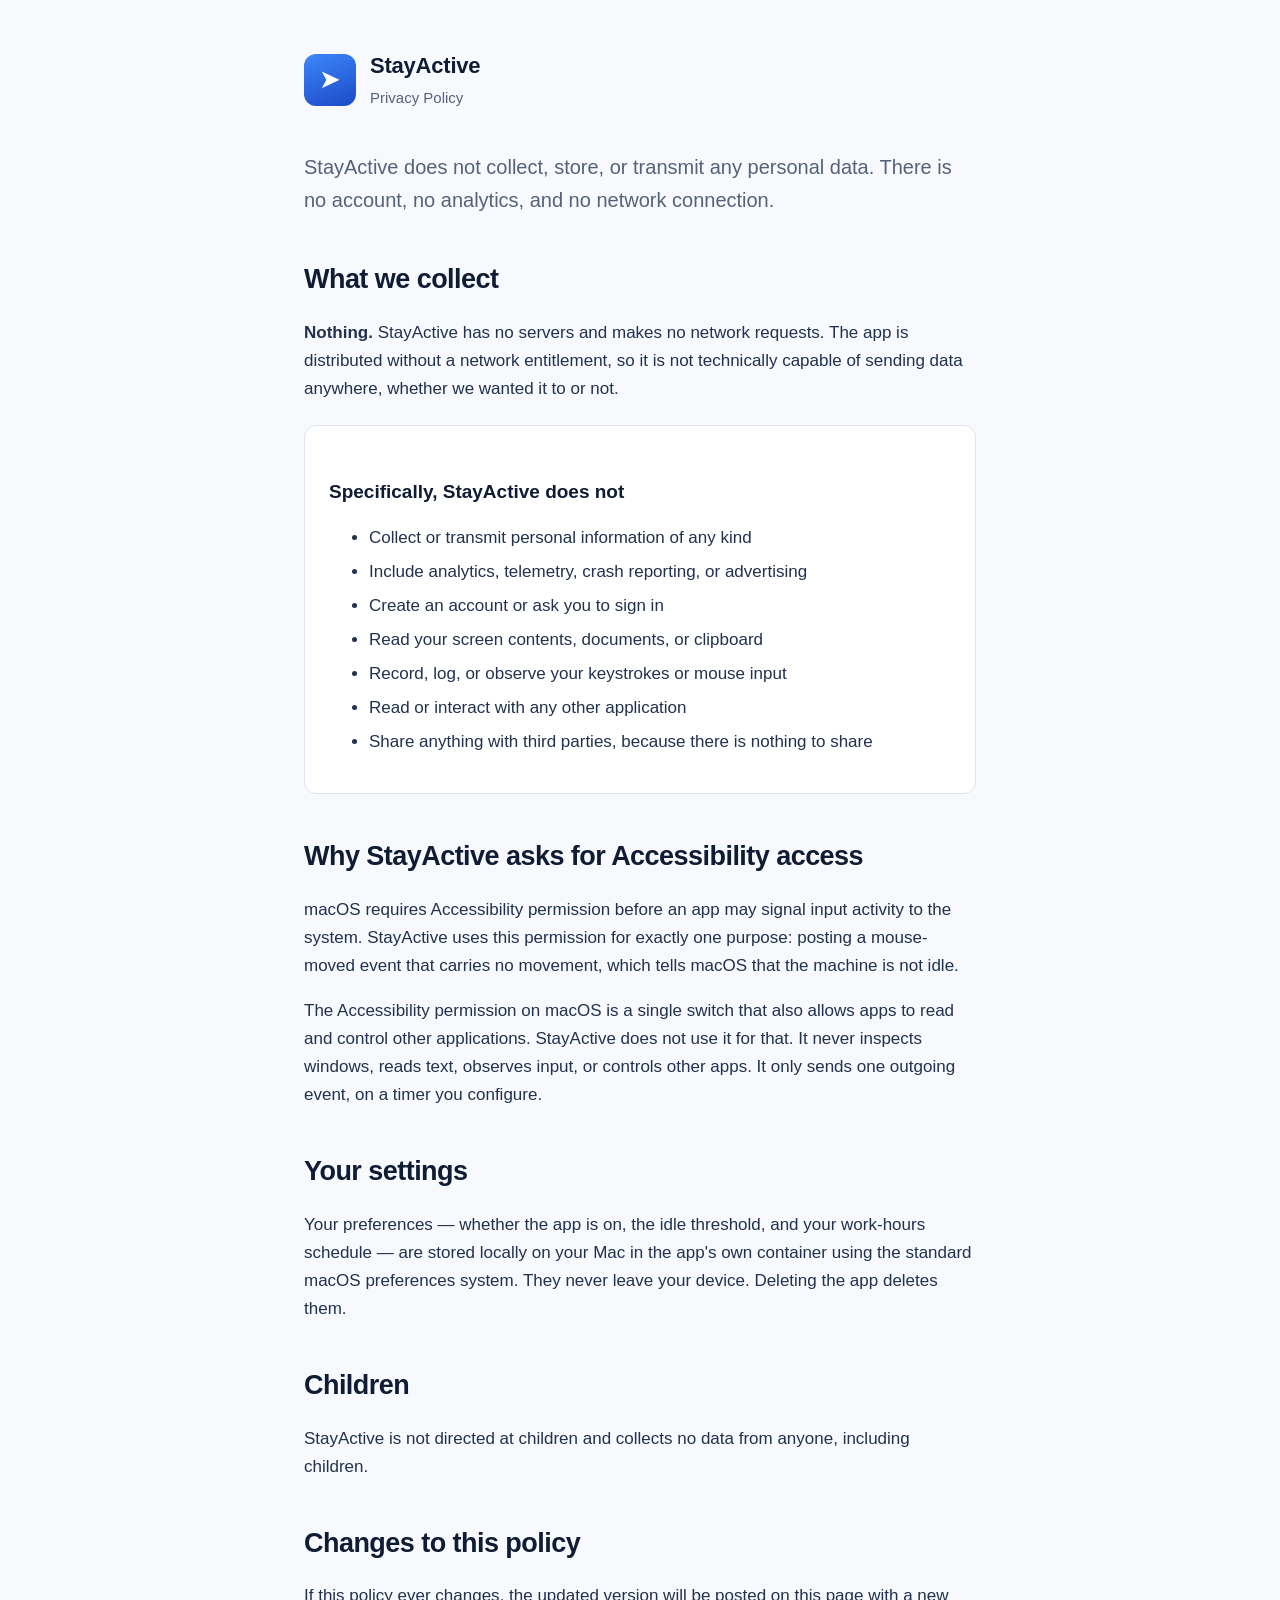
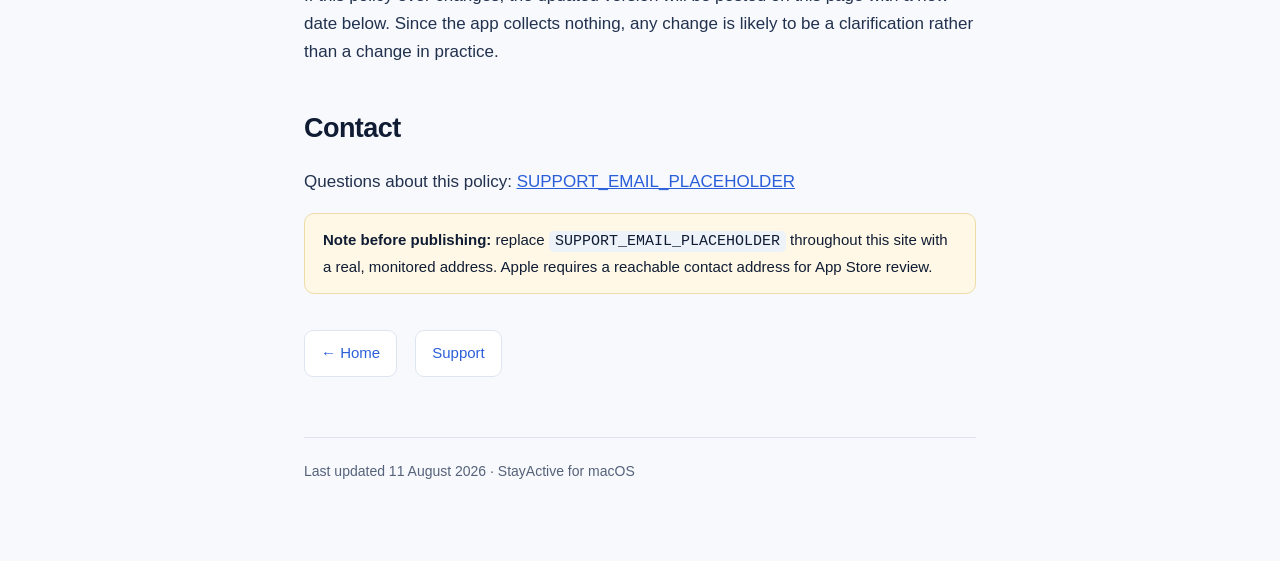
==== privacy.html @ b4b771d2 "Add StayActive landing, support, and privacy pages Static site for GitHub Pages. Support and privacy" ====
<!DOCTYPE html>
<html lang="en">
<head>
<meta charset="utf-8">
<meta name="viewport" content="width=device-width, initial-scale=1">
<title>Privacy Policy — StayActive</title>
<link rel="stylesheet" href="style.css">
</head>
<body>
<div class="wrap">

<header class="site">
	<div class="mark">➤</div>
	<div>
		<h1>StayActive</h1>
		<p>Privacy Policy</p>
	</div>
</header>

<p class="lede">StayActive does not collect, store, or transmit any personal data. There is no account, no analytics, and no network connection.</p>

<h2>What we collect</h2>
<p><strong>Nothing.</strong> StayActive has no servers and makes no network requests. The app is distributed without a network entitlement, so it is not technically capable of sending data anywhere, whether we wanted it to or not.</p>

<div class="card">
	<h3>Specifically, StayActive does not</h3>
	<ul>
		<li>Collect or transmit personal information of any kind</li>
		<li>Include analytics, telemetry, crash reporting, or advertising</li>
		<li>Create an account or ask you to sign in</li>
		<li>Read your screen contents, documents, or clipboard</li>
		<li>Record, log, or observe your keystrokes or mouse input</li>
		<li>Read or interact with any other application</li>
		<li>Share anything with third parties, because there is nothing to share</li>
	</ul>
</div>

<h2>Why StayActive asks for Accessibility access</h2>
<p>macOS requires Accessibility permission before an app may signal input activity to the system. StayActive uses this permission for exactly one purpose: posting a mouse-moved event that carries no movement, which tells macOS that the machine is not idle.</p>
<p>The Accessibility permission on macOS is a single switch that also allows apps to read and control other applications. StayActive does not use it for that. It never inspects windows, reads text, observes input, or controls other apps. It only sends one outgoing event, on a timer you configure.</p>

<h2>Your settings</h2>
<p>Your preferences — whether the app is on, the idle threshold, and your work-hours schedule — are stored locally on your Mac in the app's own container using the standard macOS preferences system. They never leave your device. Deleting the app deletes them.</p>

<h2>Children</h2>
<p>StayActive is not directed at children and collects no data from anyone, including children.</p>

<h2>Changes to this policy</h2>
<p>If this policy ever changes, the updated version will be posted on this page with a new date below. Since the app collects nothing, any change is likely to be a clarification rather than a change in practice.</p>

<h2>Contact</h2>
<p>Questions about this policy: <a href="mailto:SUPPORT_EMAIL_PLACEHOLDER">SUPPORT_EMAIL_PLACEHOLDER</a></p>

<div class="note"><strong>Note before publishing:</strong> replace <code>SUPPORT_EMAIL_PLACEHOLDER</code> throughout this site with a real, monitored address. Apple requires a reachable contact address for App Store review.</div>

<nav class="links">
	<a href="index.html">← Home</a>
	<a href="support.html">Support</a>
</nav>

<footer>
	Last updated 11 August 2026 · StayActive for macOS
</footer>

</div>
</body>
</html>
---- style.css ----
:root {
	--ink: #0f1c33;
	--muted: #55627a;
	--accent: #2b5fd9;
	--line: #dfe5f0;
	--bg: #f7f9fd;
}

* { box-sizing: border-box; }

body {
	margin: 0;
	font: 17px/1.65 -apple-system, BlinkMacSystemFont, "Segoe UI", Roboto, Helvetica, Arial, sans-serif;
	color: var(--ink);
	background: var(--bg);
	-webkit-font-smoothing: antialiased;
}

.wrap {
	max-width: 720px;
	margin: 0 auto;
	padding: 48px 24px 80px;
}

header.site {
	display: flex;
	align-items: center;
	gap: 14px;
	margin-bottom: 40px;
}

header.site .mark {
	width: 52px;
	height: 52px;
	border-radius: 12px;
	background: linear-gradient(160deg, #3d87fa, #1c4ac7);
	display: grid;
	place-items: center;
	color: #fff;
	font-size: 26px;
}

header.site h1 { font-size: 22px; margin: 0; letter-spacing: -0.01em; }
header.site p { margin: 2px 0 0; color: var(--muted); font-size: 15px; }

h2 { font-size: 27px; letter-spacing: -0.02em; margin: 40px 0 12px; }
h3 { font-size: 19px; margin: 30px 0 8px; }
p, li { color: #22314d; }
a { color: var(--accent); }

.lede { font-size: 20px; color: var(--muted); }

nav.links { margin: 36px 0 0; display: flex; gap: 18px; flex-wrap: wrap; }
nav.links a {
	text-decoration: none;
	border: 1px solid var(--line);
	background: #fff;
	padding: 10px 16px;
	border-radius: 9px;
	font-size: 15px;
}
nav.links a:hover { border-color: var(--accent); }

.card {
	background: #fff;
	border: 1px solid var(--line);
	border-radius: 12px;
	padding: 20px 24px;
	margin: 22px 0;
}

.note {
	background: #fff8e6;
	border: 1px solid #f0dca6;
	border-radius: 10px;
	padding: 14px 18px;
	font-size: 15px;
}

footer {
	margin-top: 60px;
	padding-top: 22px;
	border-top: 1px solid var(--line);
	color: var(--muted);
	font-size: 14px;
}

ol li, ul li { margin: 6px 0; }
code { background: #eef2f9; padding: 2px 6px; border-radius: 5px; font-size: 15px; }
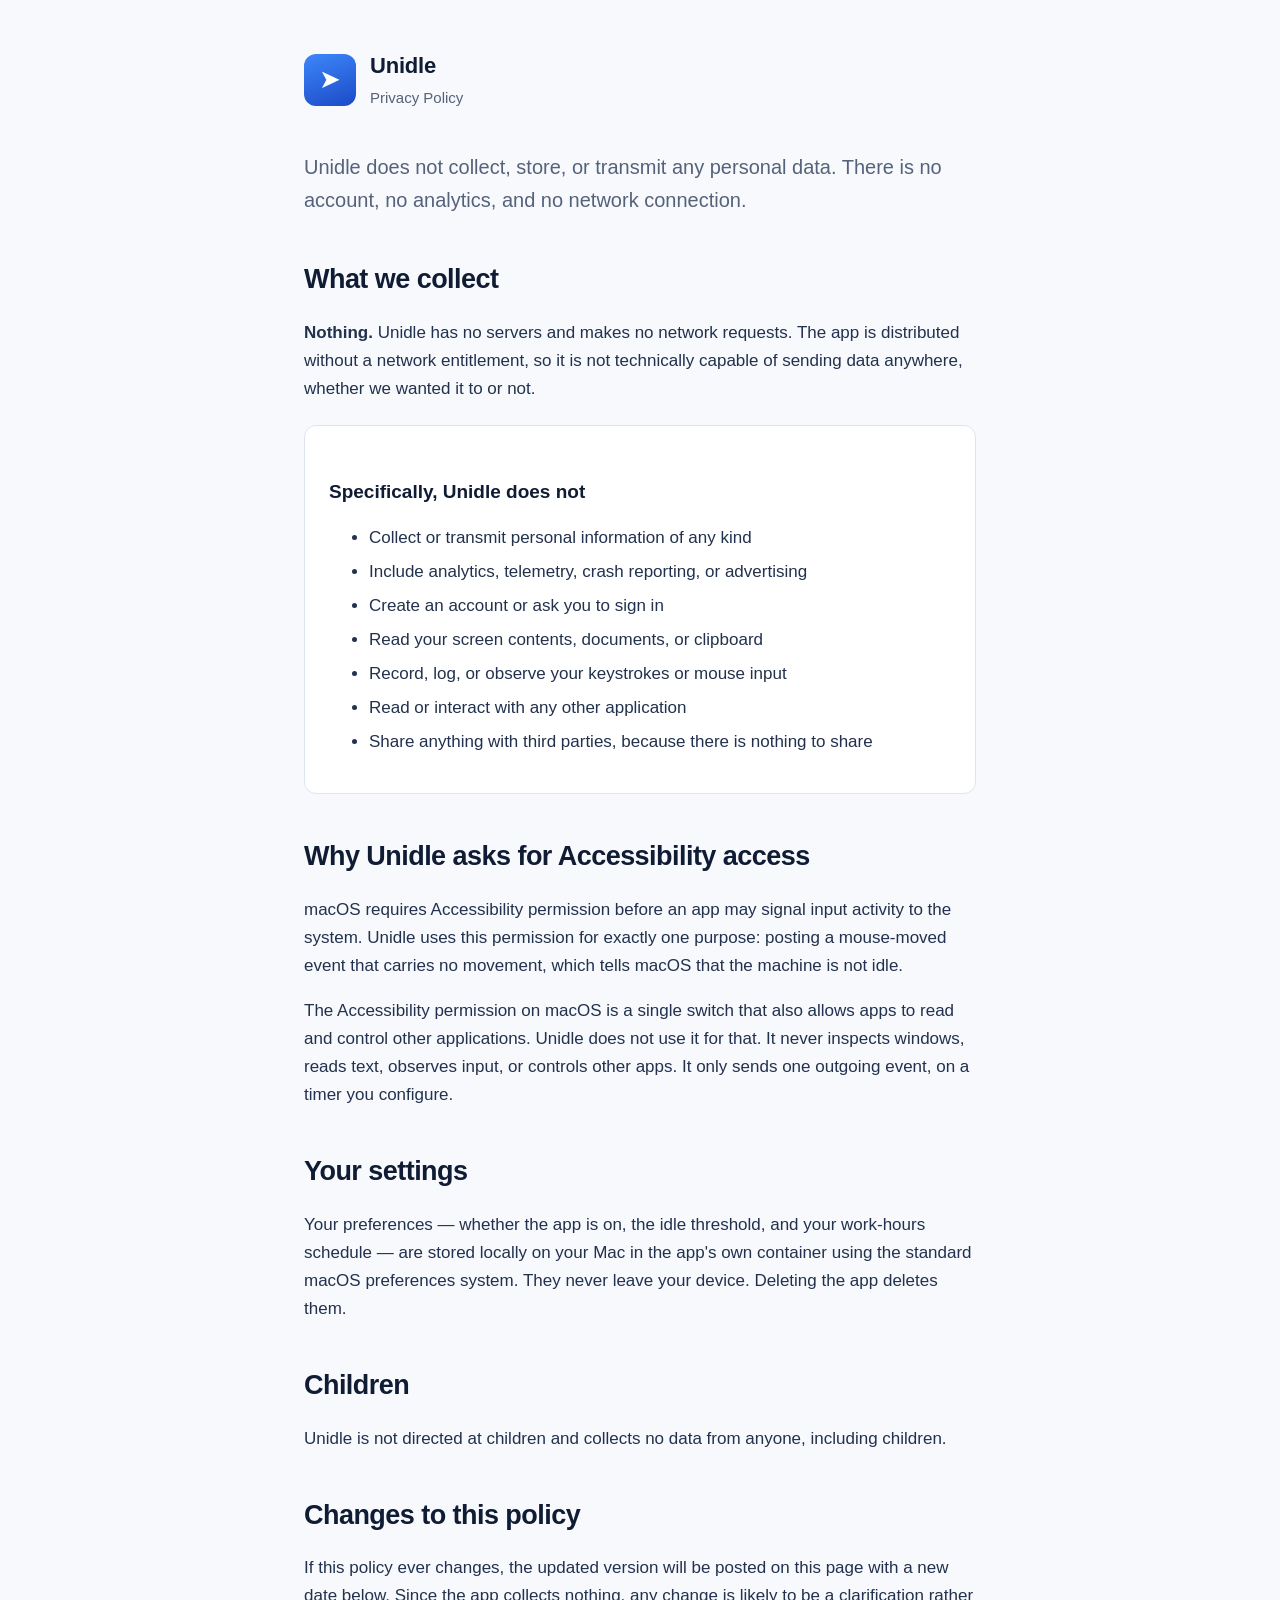
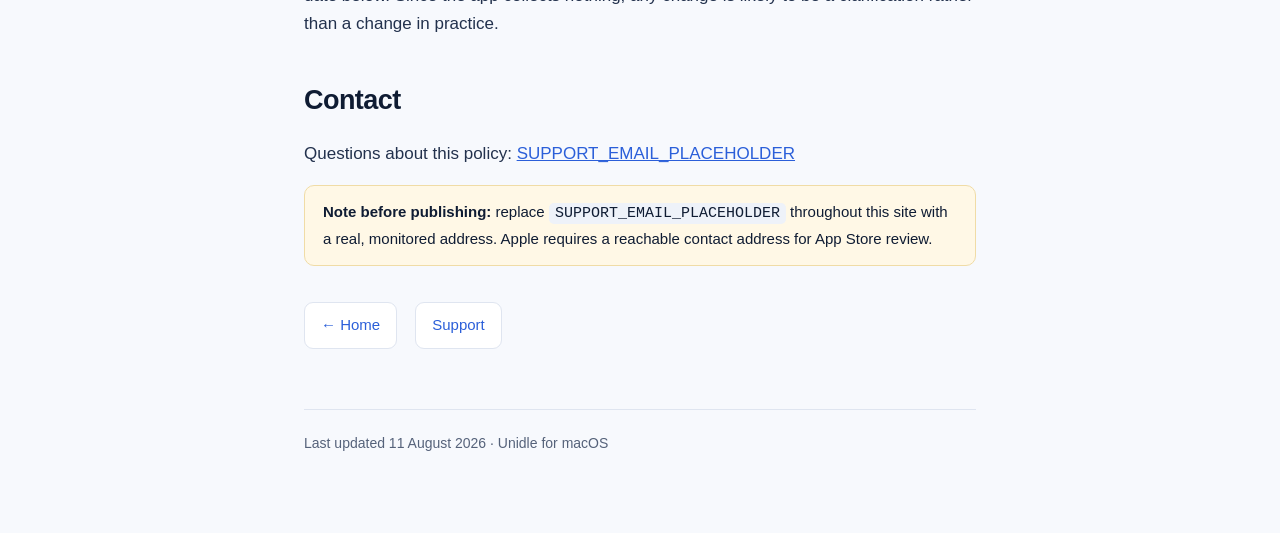
==== commit 58dd6dfe: "Rename StayActive to Unidle The App Store name StayActive was already taken." ====
--- a/privacy.html
+++ b/privacy.html
@@ -3,7 +3,7 @@
 <head>
 <meta charset="utf-8">
 <meta name="viewport" content="width=device-width, initial-scale=1">
-<title>Privacy Policy — StayActive</title>
+<title>Privacy Policy — Unidle</title>
 <link rel="stylesheet" href="style.css">
 </head>
 <body>
@@ -12,18 +12,18 @@
 <header class="site">
 	<div class="mark">➤</div>
 	<div>
-		<h1>StayActive</h1>
+		<h1>Unidle</h1>
 		<p>Privacy Policy</p>
 	</div>
 </header>
 
-<p class="lede">StayActive does not collect, store, or transmit any personal data. There is no account, no analytics, and no network connection.</p>
+<p class="lede">Unidle does not collect, store, or transmit any personal data. There is no account, no analytics, and no network connection.</p>
 
 <h2>What we collect</h2>
-<p><strong>Nothing.</strong> StayActive has no servers and makes no network requests. The app is distributed without a network entitlement, so it is not technically capable of sending data anywhere, whether we wanted it to or not.</p>
+<p><strong>Nothing.</strong> Unidle has no servers and makes no network requests. The app is distributed without a network entitlement, so it is not technically capable of sending data anywhere, whether we wanted it to or not.</p>
 
 <div class="card">
-	<h3>Specifically, StayActive does not</h3>
+	<h3>Specifically, Unidle does not</h3>
 	<ul>
 		<li>Collect or transmit personal information of any kind</li>
 		<li>Include analytics, telemetry, crash reporting, or advertising</li>
@@ -35,15 +35,15 @@
 	</ul>
 </div>
 
-<h2>Why StayActive asks for Accessibility access</h2>
-<p>macOS requires Accessibility permission before an app may signal input activity to the system. StayActive uses this permission for exactly one purpose: posting a mouse-moved event that carries no movement, which tells macOS that the machine is not idle.</p>
-<p>The Accessibility permission on macOS is a single switch that also allows apps to read and control other applications. StayActive does not use it for that. It never inspects windows, reads text, observes input, or controls other apps. It only sends one outgoing event, on a timer you configure.</p>
+<h2>Why Unidle asks for Accessibility access</h2>
+<p>macOS requires Accessibility permission before an app may signal input activity to the system. Unidle uses this permission for exactly one purpose: posting a mouse-moved event that carries no movement, which tells macOS that the machine is not idle.</p>
+<p>The Accessibility permission on macOS is a single switch that also allows apps to read and control other applications. Unidle does not use it for that. It never inspects windows, reads text, observes input, or controls other apps. It only sends one outgoing event, on a timer you configure.</p>
 
 <h2>Your settings</h2>
 <p>Your preferences — whether the app is on, the idle threshold, and your work-hours schedule — are stored locally on your Mac in the app's own container using the standard macOS preferences system. They never leave your device. Deleting the app deletes them.</p>
 
 <h2>Children</h2>
-<p>StayActive is not directed at children and collects no data from anyone, including children.</p>
+<p>Unidle is not directed at children and collects no data from anyone, including children.</p>
 
 <h2>Changes to this policy</h2>
 <p>If this policy ever changes, the updated version will be posted on this page with a new date below. Since the app collects nothing, any change is likely to be a clarification rather than a change in practice.</p>
@@ -59,7 +59,7 @@
 </nav>
 
 <footer>
-	Last updated 11 August 2026 · StayActive for macOS
+	Last updated 11 August 2026 · Unidle for macOS
 </footer>
 
 </div>
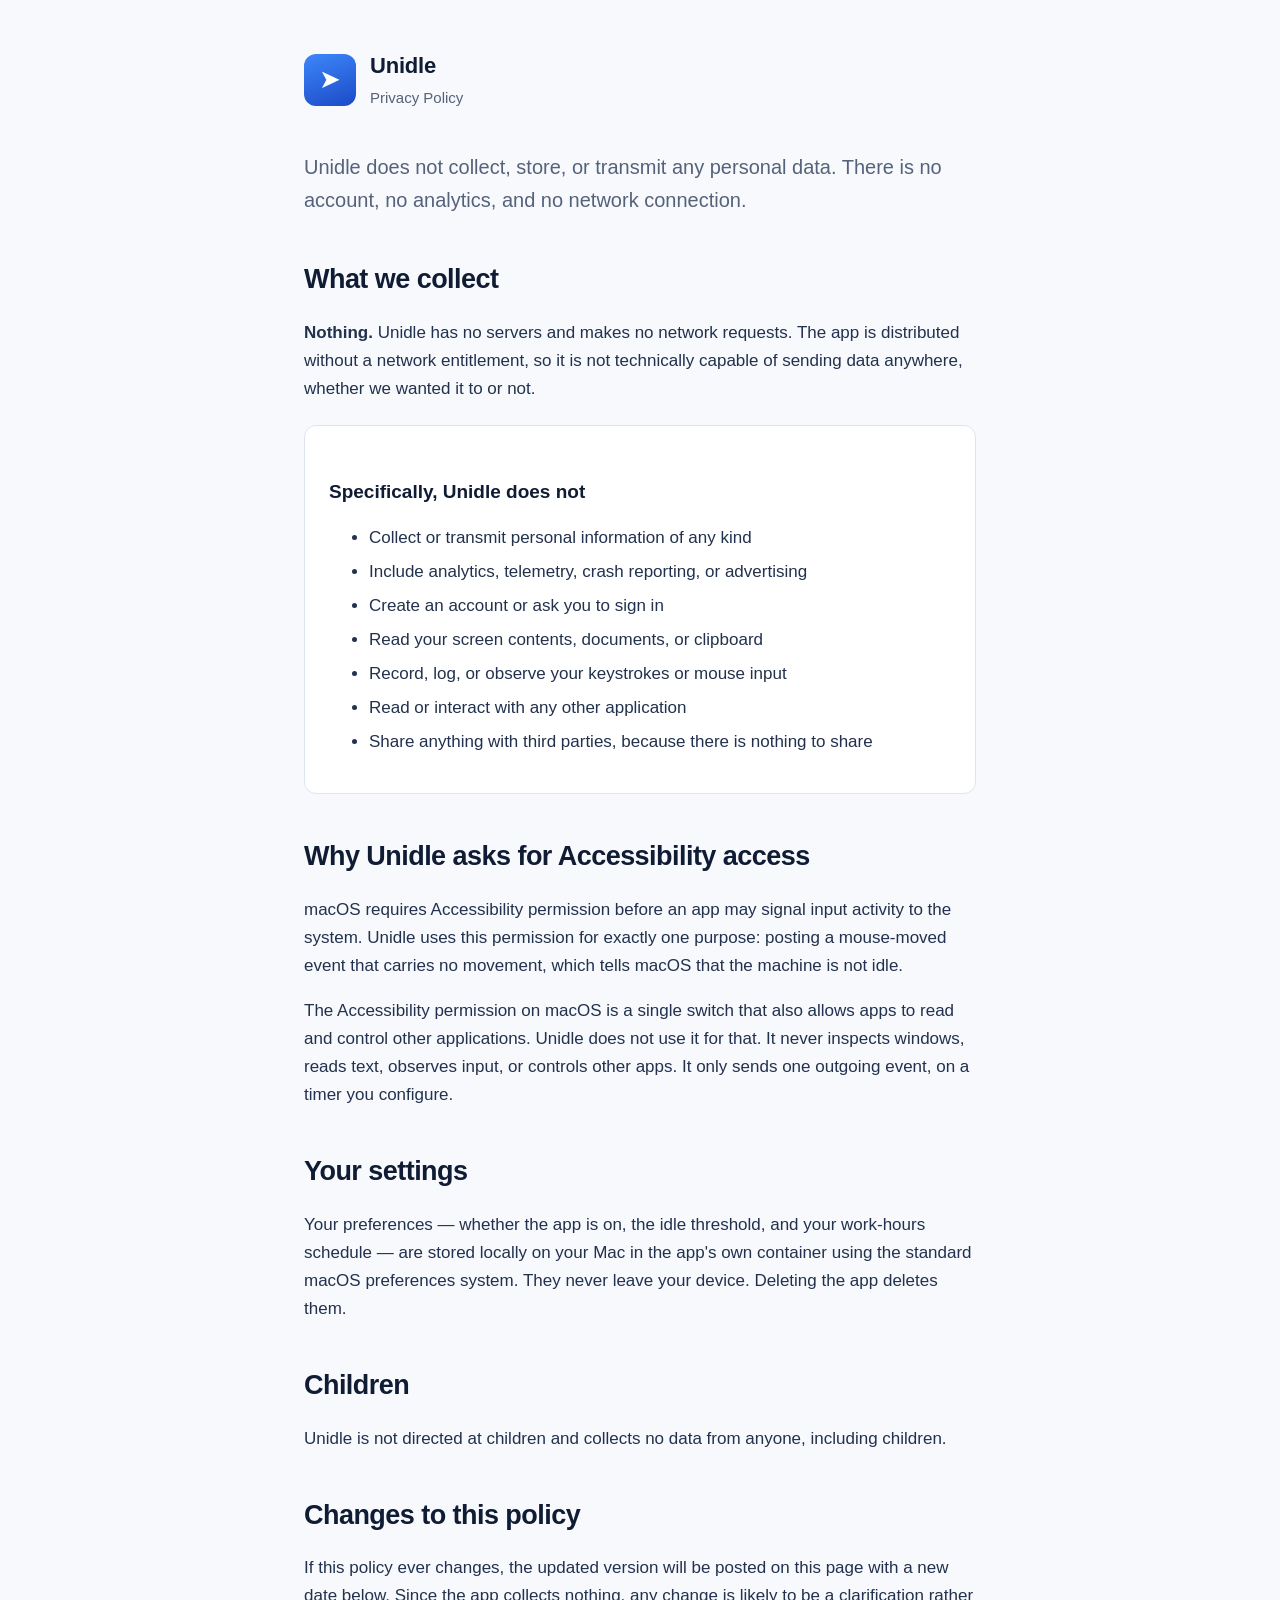
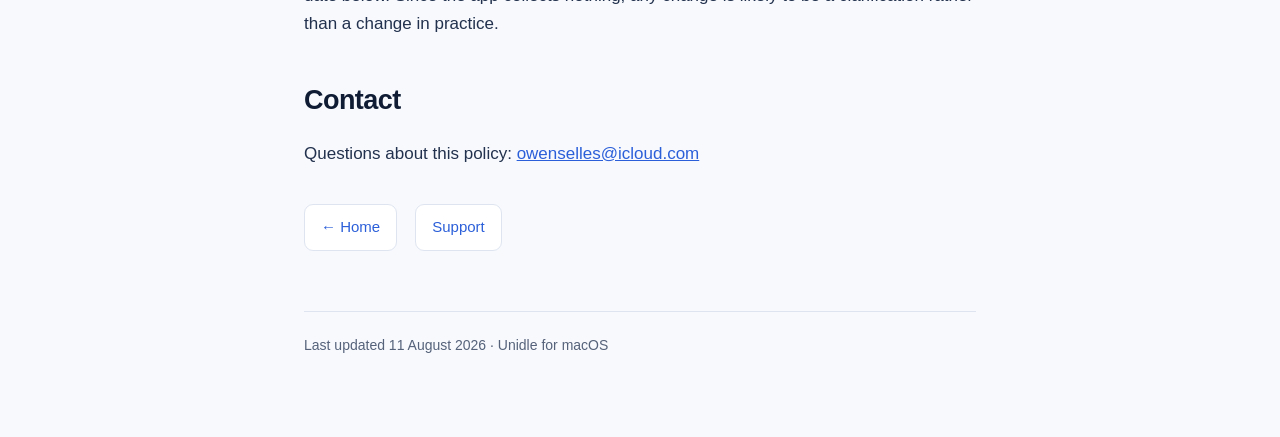
==== commit 73d12a85: "Publish support contact address" ====
--- a/privacy.html
+++ b/privacy.html
@@ -49,9 +49,8 @@
 <p>If this policy ever changes, the updated version will be posted on this page with a new date below. Since the app collects nothing, any change is likely to be a clarification rather than a change in practice.</p>
 
 <h2>Contact</h2>
-<p>Questions about this policy: <a href="mailto:SUPPORT_EMAIL_PLACEHOLDER">SUPPORT_EMAIL_PLACEHOLDER</a></p>
+<p>Questions about this policy: <a href="mailto:owenselles@icloud.com">owenselles@icloud.com</a></p>
 
-<div class="note"><strong>Note before publishing:</strong> replace <code>SUPPORT_EMAIL_PLACEHOLDER</code> throughout this site with a real, monitored address. Apple requires a reachable contact address for App Store review.</div>
 
 <nav class="links">
 	<a href="index.html">← Home</a>
